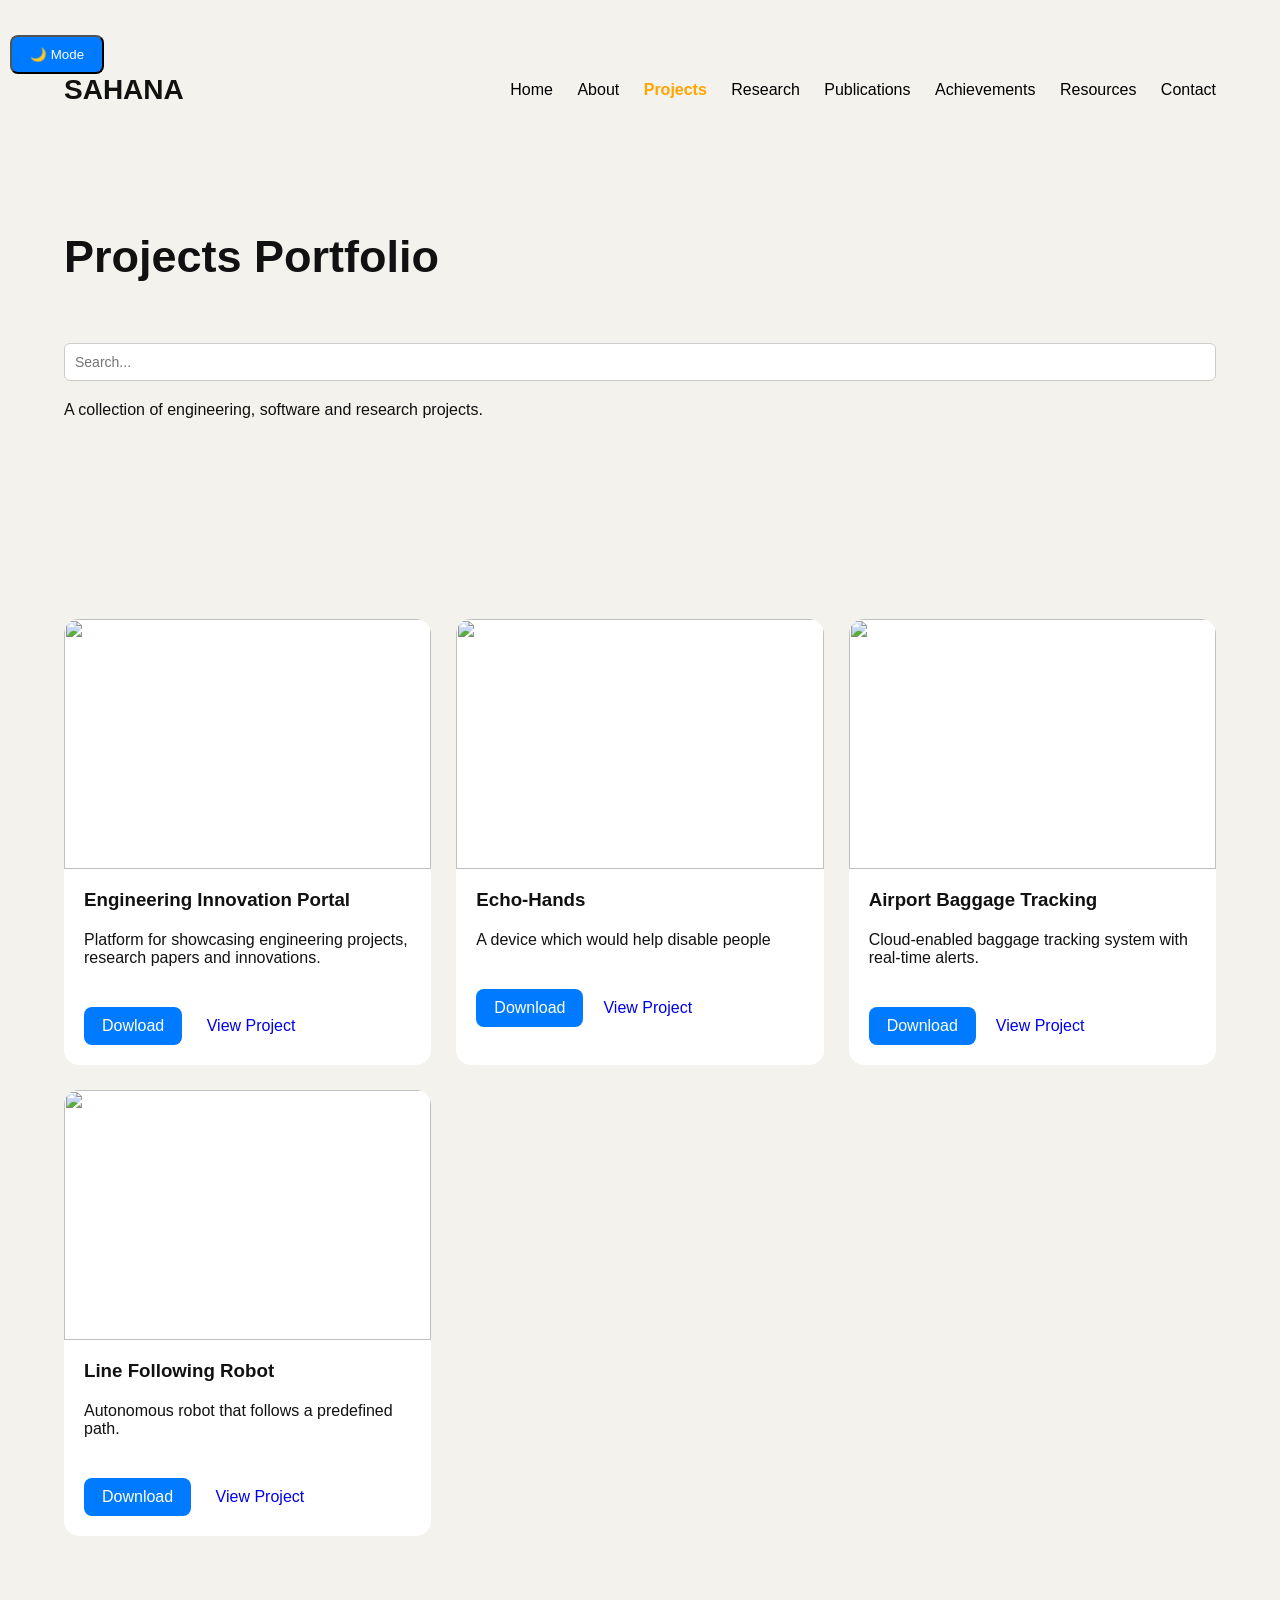
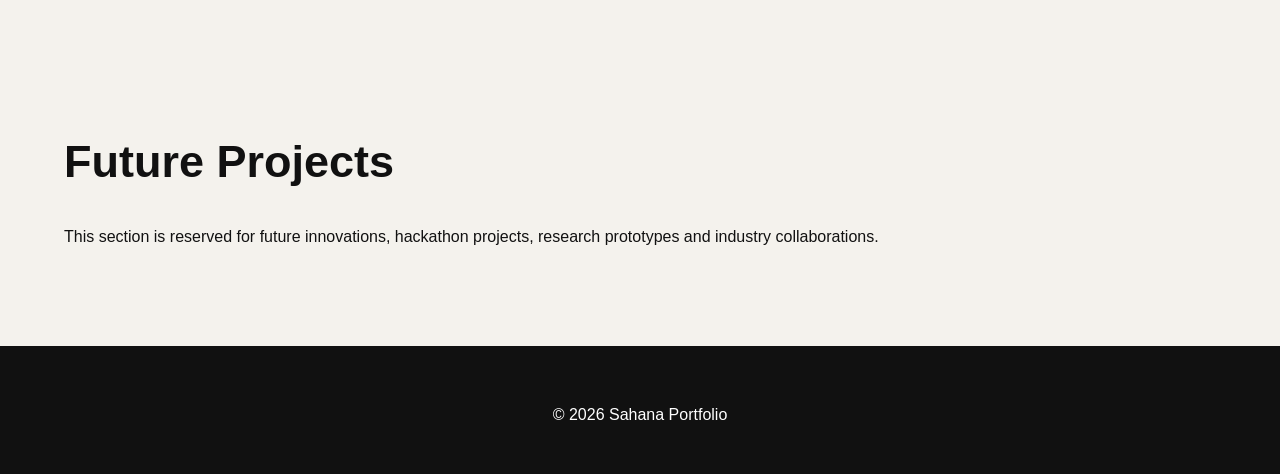
==== pages/projects.html @ 70943911 "Reorganised portfolio and updated project" ====
<!DOCTYPE html>
<html lang="en">

<head>

<meta charset="UTF-8">

<meta name="viewport"
content="width=device-width, initial-scale=1.0">

<title>Projects</title>

<link rel="stylesheet"
href="../css/style.css">

<link rel="stylesheet"
href="../css/responsive.css">

</head>

<body>
    <div id="loader">
    <div class="spinner"></div>
</div>

<header>
    <button onclick="toggleDarkMode()" class="btn" style="margin-left:10px;">
🌙 Mode
</button>

<div class="container navbar">

<div class="logo">
SAHANA
</div>

<nav>

<a href="../index.html">Home</a>

<a href="about.html">About</a>

<a href="projects.html">Projects</a>

<a href="research.html">Research</a>

<a href="publications.html">Publications</a>

<a href="achievements.html">Achievements</a>

<a href="resources.html">Resources</a>

<a href="contact.html">Contact</a>

</nav>

</div>

</header>



<section>

<div class="container">

<h1 class="section-title">

Projects Portfolio

</h1>
<input type="text" id="searchBox" placeholder="Search..." onkeyup="searchCards()" 
style="padding:10px;width:100%;margin:20px 0;">

<p>

A collection of engineering,
software and research projects.

</p>

</div>

</section>



<section>

<div class="container">

<div class="project-grid">


<!-- PROJECT 1 -->

<div class="project-card">

<img src="C:\Users\SAHANA\OneDrive\Desktop\SAHANA_1\Portfolio\assets\images\engi.webp">

<h3>

Engineering Innovation Portal

</h3>

<p>

Platform for showcasing
engineering projects,
research papers and innovations.

</p>

<a href="file:///C:/Users/SAHANA/OneDrive/Desktop/SAHANA_1/Portfolio/index.html"
class="btn">

Dowload
</a>
<a href = "file:///C:/Users/SAHANA/OneDrive/Desktop/SAHANA_1/Portfolio/index.html">View Project</a>

</div>



<!-- PROJECT 2 -->

<div class="project-card">

<img src="C:\Users\SAHANA\OneDrive\Desktop\SAHANA_1\Portfolio\assets\images\hands2.jpg">

<h3>

Echo-Hands

</h3>

<p>

A device which would help disable people

</p>

<a href="assets/images/ECHOHANDS_PAPER.docx"
class="btn">

Download
<a href="C:\Users\SAHANA\OneDrive\Desktop\SAHANA_1\Portfolio\assets\images\ECHOHANDS_PAPER.docx">View Project</a>

</a>

</div>



<!-- PROJECT 3 -->

<div class="project-card">

<img src="C:\Users\SAHANA\OneDrive\Desktop\SAHANA_1\Portfolio\assets\images\baggage.webp">

<h3>

Airport Baggage Tracking

</h3>

<p>

Cloud-enabled baggage tracking
system with real-time alerts.

</p>

<a href="#"
class="btn">

Download
<a href="c:\Users\SAHANA\OneDrive\Desktop\SAHANA_1\AR\SAHANA\New folder (2)\Paper present\Greener Skies.pdf">View Project</a>
</a>

</div>



<!-- PROJECT 4 -->

<div class="project-card">

<img src="C:\Users\SAHANA\OneDrive\Desktop\SAHANA_1\Portfolio\assets\images\line.webp">

<h3>

Line Following Robot

</h3>

<p>

Autonomous robot that follows
a predefined path.

</p>

<a href="c:\Users\SAHANA\OneDrive\Desktop\Training files\q_table.pkl"
class="btn">

Download


</a>
<a href = "c:\Users\SAHANA\OneDrive\Desktop\Training files\q_table.pkl">View Project</a>

</div>

</div>

</div>

</section>



<section>

<div class="container">

<h2 class="section-title">

Future Projects

</h2>

<p>

This section is reserved for
future innovations,
hackathon projects,
research prototypes and
industry collaborations.

</p>

</div>

</section>



<footer>

<div class="container">

<p>

© 2026 Sahana Portfolio

</p>

</div>

</footer>
<script src="../js/script.js"></script>

</body>

</html>
---- css/style.css ----
*{
    margin:0;
    padding:0;
    box-sizing:border-box;
}

html{
    scroll-behavior:smooth;
}


body{
    font-family:Arial, sans-serif;
    background:#f4f2ed;
    color:#111;
}

.container{
    width:90%;
    margin:auto;
}

a{
    text-decoration:none;
}

img{
    width:100%;
    display:block;
}

/* NAVBAR */

header{
    padding:25px 0;
}

.navbar{
    display:flex;
    justify-content:space-between;
    align-items:center;
}

.logo{
    font-size:28px;
    font-weight:bold;
}

nav a{
    margin-left:20px;
    color:black;
    font-weight:500;
}

/* HERO */

.hero{
    min-height:90vh;
    display:flex;
    align-items:center;
}

.hero-container{
    display:flex;
    justify-content:space-between;
    align-items:center;
    gap:40px;
}

.hero-left{
    flex:1;
}

.hero-left h1{
    font-size:70px;
    line-height:1;
    margin:20px 0;
}

.hero-left span{
    display:block;
    font-style:italic;
    font-weight:300;
}

.intro{
    font-size:20px;
}

.description{
    line-height:1.8;
    margin-bottom:30px;
}

.hero-center{
    flex:1;
}

.hero-center img{
    border-radius:50%;
    max-width:450px;
    margin:auto;
}

.hero-right{
    flex:0.6;
}

.stat-card{
    background:white;
    padding:25px;
    margin-bottom:20px;
    border-radius:15px;
}

.stat-card h3{
    font-size:30px;
}

/* BUTTON */

.btn{
    display:inline-block;
    padding:14px 28px;
    background:black;
    color:white;
    border-radius:30px;
}

/* SECTION */

section{
    padding:100px 0;
}

.section-title{
    font-size:45px;
    margin-bottom:40px;
}

/* SKILLS */

.skills-grid{
    display:grid;
    grid-template-columns:repeat(4,1fr);
    gap:20px;
}

.skill-card{
    background:white;
    padding:30px;
    border-radius:15px;
    text-align:center;
    font-weight:bold;
}

/* PROJECTS */

.project-grid{
    display:grid;
    grid-template-columns:repeat(3,1fr);
    gap:25px;
}

.project-card{
    background:white;
    border-radius:15px;
    overflow:hidden;
}

.project-card img{
    height:250px;
    object-fit:cover;
}

.project-card h3{
    padding:20px;
}

.project-card p{
    padding:0 20px 20px;
}

/* RESEARCH */

.research{
    text-align:center;
}

.research p{
    margin-bottom:30px;
}

/* FOOTER */

footer{
    background:#111;
    color:white;
    text-align:center;
    padding:50px 0;
}

footer p{
    margin-top:10px;
}
.timeline{
    display:flex;
    gap:20px;
    flex-wrap:wrap;
}

.timeline-card{
    background:white;
    padding:25px;
    border-radius:15px;
    flex:1;
    min-width:250px;
}

.project-card .btn{
    margin:20px;
}
.research-grid{
    display:grid;
    grid-template-columns:repeat(2,1fr);
    gap:25px;
}

.research-card{
    background:white;
    padding:30px;
    border-radius:15px;
}

.publication-card{
    background:white;
    padding:30px;
    border-radius:15px;
}
.research-card h3{
    margin-bottom:10px;
    color:#222;
}

.research-card p{
    color:#555;
    line-height:1.6;
}

.research-card:hover{
    transform:translateY(-5px);
    transition:0.3s ease;
    box-shadow:0 8px 20px rgba(0,0,0,0.1);
}
.btn{
    display:inline-block;
    padding:10px 18px;
    background:#007bff;
    color:white;
    text-decoration:none;
    border-radius:8px;
    margin-top:10px;
}

.btn:hover{
    background:#0056b3;
    transition:0.3s ease;
}
input, textarea{
    border:1px solid #ccc;
    border-radius:6px;
    font-size:14px;
}

input:focus, textarea:focus{
    outline:none;
    border-color:#007bff;
    box-shadow:0 0 5px rgba(0,123,255,0.3);
}

form label{
    font-weight:bold;
    font-size:14px;
}
.dark-mode {
    background-color: #121212;
    color: white;
}

.dark-mode .research-card {
    background-color: #1e1e1e;
    color: white;
}

.dark-mode .section-title {
    color: #ffffff;
}

.dark-mode nav a {
    color: #ffffff;
}
.research-card {
    opacity: 0;
    transform: translateY(30px);
    transition: all 0.6s ease;
}

.research-card.show {
    opacity: 1;
    transform: translateY(0);
}
.research-card {
    background: rgba(255, 255, 255, 0.7);
    backdrop-filter: blur(10px);
    border: 1px solid rgba(255, 255, 255, 0.3);
    border-radius: 15px;
    padding: 30px;
}
.dark-mode .research-card {
    background: rgba(30, 30, 30, 0.6);
    backdrop-filter: blur(10px);
    border: 1px solid rgba(255, 255, 255, 0.1);
}
#loader {
    position: fixed;
    width: 100%;
    height: 100%;
    background: white;
    display: flex;
    justify-content: center;
    align-items: center;
    z-index: 9999;
}

.spinner {
    width: 50px;
    height: 50px;
    border: 5px solid #ccc;
    border-top: 5px solid #007bff;
    border-radius: 50%;
    animation: spin 1s linear infinite;
}

@keyframes spin {
    100% {
        transform: rotate(360deg);
    }
}
---- css/responsive.css ----
@media(max-width:992px){

.hero-container{
    flex-direction:column;
    text-align:center;
}

.hero-left h1{
    font-size:50px;
}

.skills-grid{
    grid-template-columns:1fr 1fr;
}

.project-grid{
    grid-template-columns:1fr;
}

nav{
    display:none;
}

}

@media(max-width:600px){

.hero-left h1{
    font-size:40px;
}

.skills-grid{
    grid-template-columns:1fr;
}

.section-title{
    font-size:32px;
}

}
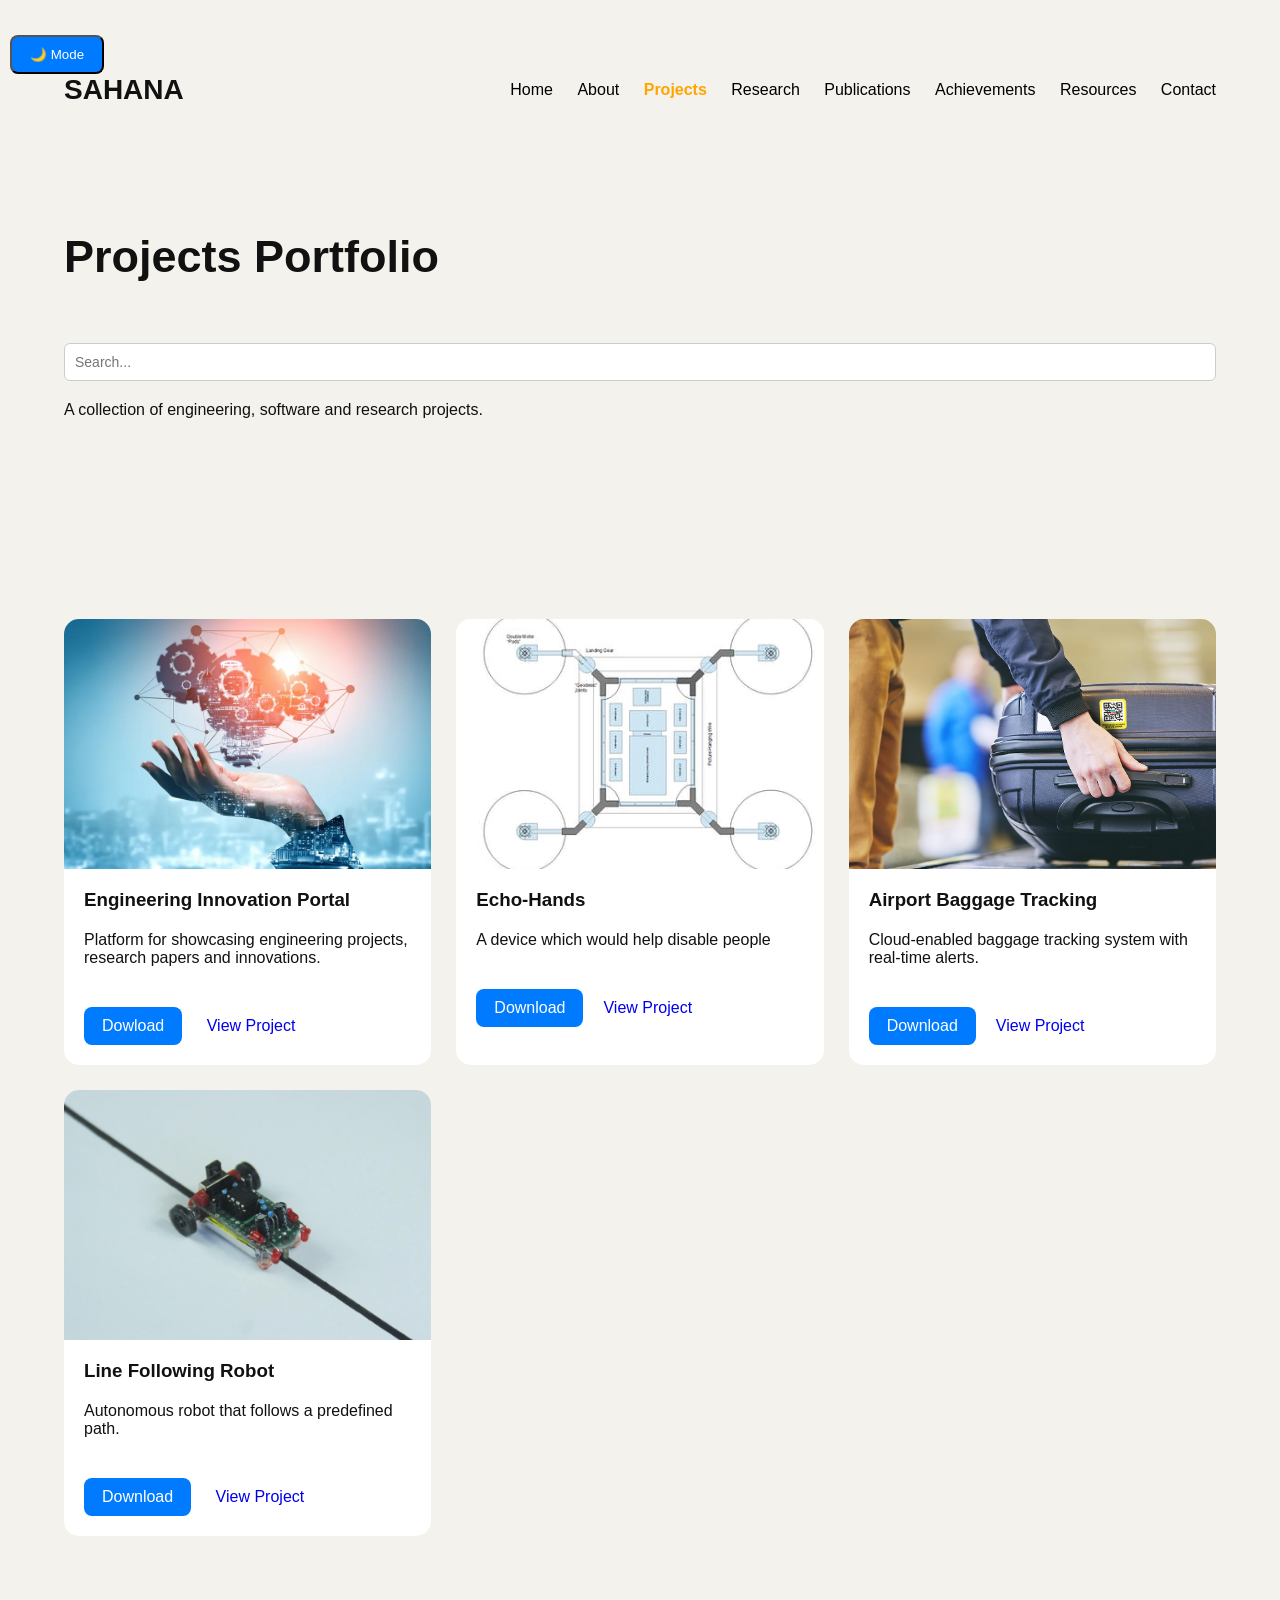
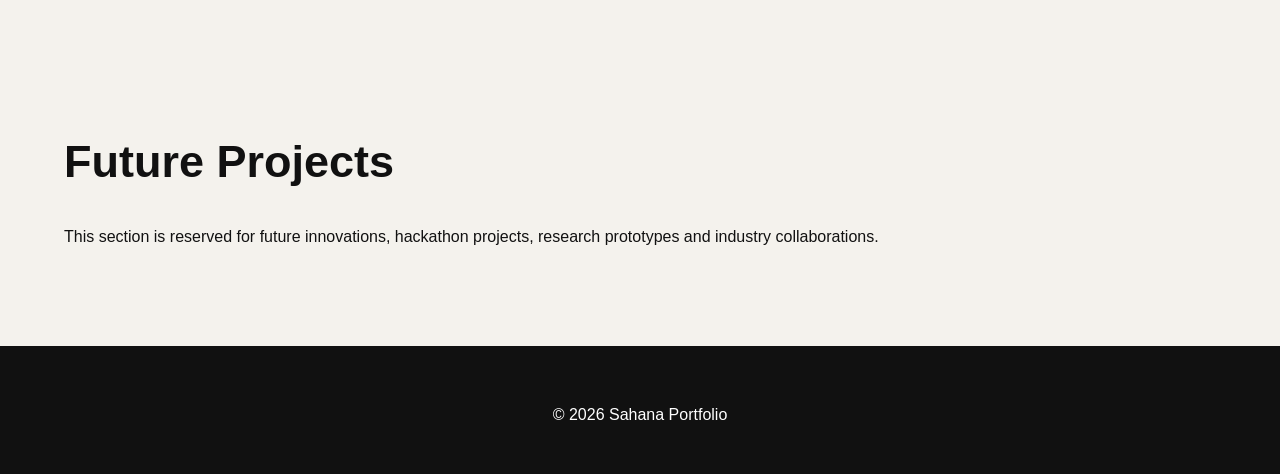
==== commit f37b89cc: "Fix Projects Paths" ====
--- a/pages/projects.html
+++ b/pages/projects.html
@@ -96,7 +96,9 @@
 
 <div class="project-card">
 
-<img src="C:\Users\SAHANA\OneDrive\Desktop\SAHANA_1\Portfolio\assets\images\engi.webp">
+<img src="../assets/images/engi.webp">
+
+
 
 <h3>
 
@@ -127,7 +129,8 @@
 
 <div class="project-card">
 
-<img src="C:\Users\SAHANA\OneDrive\Desktop\SAHANA_1\Portfolio\assets\images\hands2.jpg">
+<img src="../assets/images/DRONE.jpg">
+
 
 <h3>
 
@@ -141,15 +144,16 @@
 
 </p>
 
-<a href="assets/images/ECHOHANDS_PAPER.docx"
+<a href="../assets/images/ECHOHANDS_PAPER.docx"
 class="btn">
 
 Download
-<a href="C:\Users\SAHANA\OneDrive\Desktop\SAHANA_1\Portfolio\assets\images\ECHOHANDS_PAPER.docx">View Project</a>
-
-</a>
-
-</div>
+<a href="../assets/images/ECHOHANDS_PAPER.docx">View Project</a>
+
+</a>
+
+</div>
+
 
 
 
@@ -157,7 +161,7 @@
 
 <div class="project-card">
 
-<img src="C:\Users\SAHANA\OneDrive\Desktop\SAHANA_1\Portfolio\assets\images\baggage.webp">
+<img src="../assets/images/baggage.webp">
 
 <h3>
 
@@ -176,7 +180,7 @@
 class="btn">
 
 Download
-<a href="c:\Users\SAHANA\OneDrive\Desktop\SAHANA_1\AR\SAHANA\New folder (2)\Paper present\Greener Skies.pdf">View Project</a>
+<a href="../assets/documents/Greener_Skies SAHANA SM_SHREE SHREYA P.pdf">View Project</a>
 </a>
 
 </div>
@@ -187,7 +191,7 @@
 
 <div class="project-card">
 
-<img src="C:\Users\SAHANA\OneDrive\Desktop\SAHANA_1\Portfolio\assets\images\line.webp">
+<img src="../assets/images/line.webp">
 
 <h3>
 
@@ -202,14 +206,14 @@
 
 </p>
 
-<a href="c:\Users\SAHANA\OneDrive\Desktop\Training files\q_table.pkl"
+<a href="../assets/images/q_table.pkl"
 class="btn">
 
 Download
 
 
 </a>
-<a href = "c:\Users\SAHANA\OneDrive\Desktop\Training files\q_table.pkl">View Project</a>
+<a href = "../assets/images/q_table.pkl">View Project</a>
 
 </div>
 
